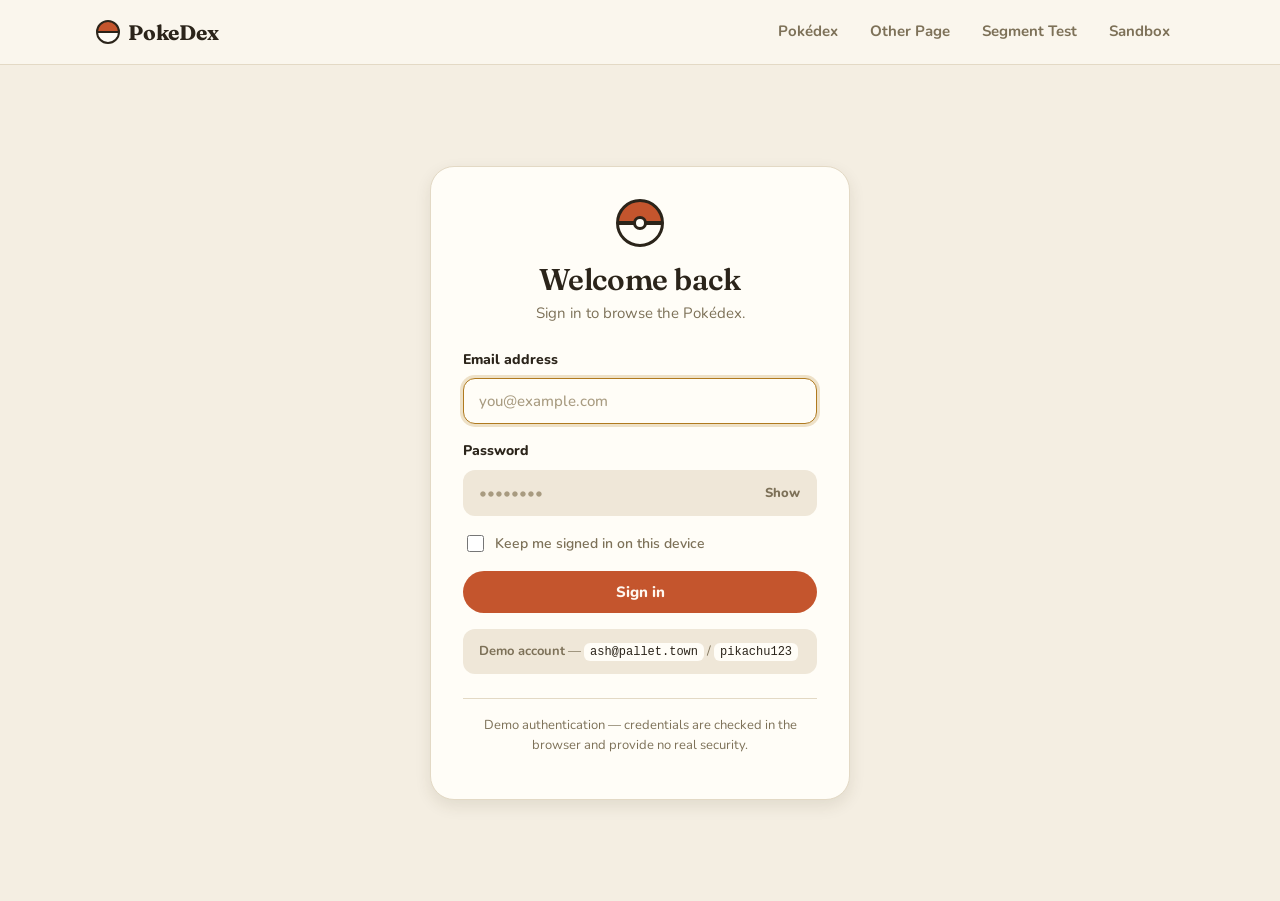
==== login.html @ d4e17fa4 "Rebuild PokeDex with shared design system and demo login - Remove Pendo instrumentation - Add token-" ====
<!DOCTYPE html>
<html lang="en">
<head>
	<meta charset="utf-8">
	<meta name="viewport" content="width=device-width, initial-scale=1">
	<title>Sign in · PokeDex</title>
	<meta name="description" content="Sign in to the PokeDex.">

	<link rel="preconnect" href="https://fonts.googleapis.com">
	<link rel="preconnect" href="https://fonts.gstatic.com" crossorigin>
	<link href="https://fonts.googleapis.com/css2?family=Fraunces:opsz,wght@9..144,600;9..144,700&family=Nunito:wght@400;500;600;700;800&display=swap" rel="stylesheet">
	<link rel="stylesheet" href="css/style.css">

	<script src="js/demo-users.js"></script>
	<script src="js/auth.js"></script>
	<script>
		// Bounce an already-signed-in visitor before the form paints.
		window.PokeDex.auth.redirectIfAuthenticated();
	</script>
</head>
<body>
	<header data-site-header></header>

	<main class="auth">
		<div class="auth__card">
			<div class="auth__header">
				<div class="auth__mark" aria-hidden="true"></div>
				<h1>Welcome back</h1>
				<p>Sign in to browse the Pokédex.</p>
			</div>

			<!-- Form-level errors (bad credentials, network) land here. -->
			<div id="formError" class="alert alert--error hidden" role="alert"></div>

			<form id="loginForm" novalidate>
				<div class="field">
					<label class="field__label" for="email">Email address</label>
					<input
						class="input"
						id="email"
						name="email"
						type="email"
						autocomplete="username"
						placeholder="you@example.com"
						aria-describedby="emailError"
						required>
					<span class="field__error hidden" id="emailError"></span>
				</div>

				<div class="field">
					<label class="field__label" for="password">Password</label>
					<div class="input-group">
						<input
							class="input"
							id="password"
							name="password"
							type="password"
							autocomplete="current-password"
							placeholder="••••••••"
							aria-describedby="passwordError"
							required>
						<button class="input-group__action" id="togglePassword" type="button" aria-pressed="false">
							Show
						</button>
					</div>
					<span class="field__error hidden" id="passwordError"></span>
				</div>

				<div class="field">
					<label class="checkbox">
						<input type="checkbox" id="remember" name="remember">
						<span>Keep me signed in on this device</span>
					</label>
				</div>

				<button class="btn btn--block" id="submitBtn" type="submit">
					<span id="submitLabel">Sign in</span>
				</button>
			</form>

			<p class="auth__demo" id="demoHint"></p>

			<p class="auth__footer">
				Demo authentication — credentials are checked in the browser and provide no real security.
			</p>
		</div>
	</main>

	<script src="js/nav.js"></script>
	<script src="js/login.js"></script>
</body>
</html>
---- css/style.css ----
/* ==========================================================================
   PokeDex — shared design system
   Warm paper palette, soft rounded shapes, cards tinted by Pokémon type.
   Tokens first, then primitives, then components. Every page loads this file.
   ========================================================================== */

/* --- Tokens --------------------------------------------------------------- */

:root {
	--bg: #f4eee2;
	--surface: #faf6ed;
	--surface-raised: #fffdf7;
	--surface-sunken: #efe7d8;

	--text: #2b241a;
	--text-muted: #7d7158;
	--text-faint: #a89b80;

	--border: #e3d9c5;
	--border-strong: #cdbfa4;

	--accent: #c4552d;
	--accent-hover: #a8431f;
	--accent-soft: #f9e4d8;
	--accent-text: #fff8f0;

	--focus: #b07a1f;
	--danger: #b3261e;
	--danger-soft: #fbe3df;
	--success: #3b6d11;
	--success-soft: #e6efd6;

	/* How strongly a Pokémon's type colors its card and badge. */
	--tint-soft: 20%;
	--tint-mid: 42%;
	--tint-ink: 58%;

	--radius-sm: 12px;
	--radius: 18px;
	--radius-lg: 24px;
	--radius-pill: 999px;

	--shadow-sm: 0 1px 2px rgba(61, 46, 22, 0.06);
	--shadow: 0 6px 16px rgba(61, 46, 22, 0.1);
	--shadow-lg: 0 20px 50px rgba(61, 46, 22, 0.22);

	--space-1: 4px;
	--space-2: 8px;
	--space-3: 12px;
	--space-4: 16px;
	--space-5: 24px;
	--space-6: 32px;
	--space-7: 48px;

	--font: "Nunito", -apple-system, BlinkMacSystemFont, "Segoe UI", Helvetica, Arial, sans-serif;
	--font-display: "Fraunces", Georgia, "Times New Roman", serif;
	--font-mono: ui-monospace, SFMono-Regular, "SF Mono", Menlo, Consolas, monospace;

	--nav-height: 64px;
	--content-max: 1120px;
}

@media (prefers-color-scheme: dark) {
	:root:not([data-theme="light"]) {
		--bg: #1a1612;
		--surface: #211c16;
		--surface-raised: #2a241d;
		--surface-sunken: #171310;

		--text: #f1e9da;
		--text-muted: #b3a68e;
		--text-faint: #7f7460;

		--border: #3a3229;
		--border-strong: #4d4335;

		--accent: #e8784d;
		--accent-hover: #f08a62;
		--accent-soft: #3d2418;
		--accent-text: #241109;

		--focus: #e0a84a;
		--danger: #f28b7d;
		--danger-soft: #3d1f1a;
		--success: #9ccb6b;
		--success-soft: #22301a;

		--tint-soft: 28%;
		--tint-mid: 50%;
		--tint-ink: 55%;

		--shadow-sm: 0 1px 2px rgba(0, 0, 0, 0.4);
		--shadow: 0 6px 16px rgba(0, 0, 0, 0.45);
		--shadow-lg: 0 20px 50px rgba(0, 0, 0, 0.6);
	}
}

:root[data-theme="dark"] {
	--bg: #1a1612;
	--surface: #211c16;
	--surface-raised: #2a241d;
	--surface-sunken: #171310;

	--text: #f1e9da;
	--text-muted: #b3a68e;
	--text-faint: #7f7460;

	--border: #3a3229;
	--border-strong: #4d4335;

	--accent: #e8784d;
	--accent-hover: #f08a62;
	--accent-soft: #3d2418;
	--accent-text: #241109;

	--focus: #e0a84a;
	--danger: #f28b7d;
	--danger-soft: #3d1f1a;
	--success: #9ccb6b;
	--success-soft: #22301a;

	--tint-soft: 28%;
	--tint-mid: 50%;
	--tint-ink: 55%;

	--shadow-sm: 0 1px 2px rgba(0, 0, 0, 0.4);
	--shadow: 0 6px 16px rgba(0, 0, 0, 0.45);
	--shadow-lg: 0 20px 50px rgba(0, 0, 0, 0.6);
}

/* --- Type palette ---------------------------------------------------------
   One hue per type. Everything else (card wash, badge fill, ink) is derived
   with color-mix against the current surface and text, so the same 18 lines
   work in light and dark mode. */

:root {
	--t: var(--text-faint);
}

.t-normal {
	--t: #a8a077;
}
.t-fire {
	--t: #e2642e;
}
.t-water {
	--t: #4a8fd8;
}
.t-electric {
	--t: #e9b60c;
}
.t-grass {
	--t: #5fa83c;
}
.t-ice {
	--t: #5cb9c1;
}
.t-fighting {
	--t: #c0392b;
}
.t-poison {
	--t: #9b4f9b;
}
.t-ground {
	--t: #c7984a;
}
.t-flying {
	--t: #8a7fd6;
}
.t-psychic {
	--t: #e4588a;
}
.t-bug {
	--t: #93a81c;
}
.t-rock {
	--t: #b59a3c;
}
.t-ghost {
	--t: #6b5a9e;
}
.t-dragon {
	--t: #6f4bd8;
}
.t-dark {
	--t: #6b574d;
}
.t-steel {
	--t: #8a8ca3;
}
.t-fairy {
	--t: #e08bb0;
}

/* --- Reset ---------------------------------------------------------------- */

*,
*::before,
*::after {
	box-sizing: border-box;
}

html {
	-webkit-text-size-adjust: 100%;
}

body {
	margin: 0;
	background-color: var(--bg);
	color: var(--text);
	font-family: var(--font);
	font-size: 16px;
	line-height: 1.55;
	-webkit-font-smoothing: antialiased;
}

h1,
h2,
h3,
h4 {
	margin: 0 0 var(--space-3);
	line-height: 1.15;
	font-weight: 700;
	letter-spacing: -0.01em;
}

h1,
h2 {
	font-family: var(--font-display);
	font-weight: 600;
}

h1 {
	font-size: clamp(32px, 5vw, 44px);
}
h2 {
	font-size: clamp(22px, 3vw, 28px);
}
h3 {
	font-size: 17px;
	font-weight: 800;
}

p {
	margin: 0 0 var(--space-3);
}

a {
	color: var(--accent);
	text-decoration: none;
}

a:hover {
	text-decoration: underline;
}

img {
	max-width: 100%;
	display: block;
}

code {
	font-family: var(--font-mono);
	font-size: 0.9em;
}

:focus-visible {
	outline: 2px solid var(--focus);
	outline-offset: 2px;
	border-radius: var(--radius-sm);
}

.visually-hidden {
	position: absolute;
	width: 1px;
	height: 1px;
	padding: 0;
	margin: -1px;
	overflow: hidden;
	clip: rect(0 0 0 0);
	white-space: nowrap;
	border: 0;
}

.hidden {
	display: none !important;
}

/* --- Layout --------------------------------------------------------------- */

.page {
	max-width: var(--content-max);
	margin: 0 auto;
	padding: var(--space-6) var(--space-4) var(--space-7);
}

.page--narrow {
	max-width: 760px;
}

.stack > * + * {
	margin-top: var(--space-4);
}

.panel {
	background-color: var(--surface-raised);
	border: 1px solid var(--border);
	border-radius: var(--radius-lg);
	padding: var(--space-5);
	box-shadow: var(--shadow-sm);
}

/* --- Site header / nav ---------------------------------------------------- */

.site-header {
	position: sticky;
	top: 0;
	z-index: 50;
	background-color: var(--surface);
	border-bottom: 1px solid var(--border);
}

.site-header__inner {
	max-width: var(--content-max);
	margin: 0 auto;
	min-height: var(--nav-height);
	padding: var(--space-2) var(--space-4);
	display: flex;
	align-items: center;
	gap: var(--space-4);
	flex-wrap: wrap;
}

.brand {
	display: inline-flex;
	align-items: center;
	gap: var(--space-2);
	font-family: var(--font-display);
	font-weight: 700;
	font-size: 21px;
	letter-spacing: -0.01em;
	color: var(--text);
}

.brand:hover {
	text-decoration: none;
}

.brand__mark {
	width: 24px;
	height: 24px;
	border-radius: 50%;
	background: linear-gradient(180deg, var(--accent) 0 46%, var(--text) 46% 54%, var(--surface-raised) 54% 100%);
	border: 2px solid var(--text);
	flex: none;
}

.site-nav {
	display: flex;
	align-items: center;
	gap: var(--space-1);
	margin-left: auto;
	flex-wrap: wrap;
}

.site-nav__link {
	display: block;
	padding: var(--space-2) 14px;
	border-radius: var(--radius-pill);
	color: var(--text-muted);
	font-size: 15px;
	font-weight: 700;
}

.site-nav__link:hover {
	background-color: var(--surface-sunken);
	color: var(--text);
	text-decoration: none;
}

.site-nav__link[aria-current="page"] {
	color: var(--accent);
	background-color: var(--accent-soft);
}

.site-nav__user {
	display: inline-flex;
	align-items: center;
	gap: var(--space-2);
	padding-left: var(--space-3);
	margin-left: var(--space-2);
	border-left: 1px solid var(--border);
	font-size: 14px;
	font-weight: 600;
	color: var(--text-muted);
}

@media (max-width: 600px) {
	.site-header__inner {
		gap: var(--space-2);
		padding: var(--space-2) var(--space-3);
	}

	.site-nav {
		width: 100%;
		margin-left: 0;
	}

	.site-nav__link {
		padding: var(--space-2) var(--space-3);
		font-size: 14px;
	}

	.site-nav__user {
		margin-left: auto;
		padding-left: var(--space-2);
	}

	/* The name is redundant next to the avatar when space is tight. */
	.site-nav__user > span:not(.avatar) {
		display: none;
	}
}

.avatar {
	width: 30px;
	height: 30px;
	border-radius: 50%;
	background-color: var(--accent);
	color: var(--accent-text);
	display: grid;
	place-items: center;
	font-size: 12px;
	font-weight: 800;
	flex: none;
}

/* --- Buttons -------------------------------------------------------------- */

.btn {
	display: inline-flex;
	align-items: center;
	justify-content: center;
	gap: var(--space-2);
	padding: 11px 22px;
	border: 1px solid transparent;
	border-radius: var(--radius-pill);
	background-color: var(--accent);
	color: var(--accent-text);
	font-family: inherit;
	font-size: 15px;
	font-weight: 800;
	line-height: 1.2;
	cursor: pointer;
	transition: background-color 120ms ease, border-color 120ms ease, opacity 120ms ease, transform 120ms ease;
}

.btn:hover:not(:disabled) {
	background-color: var(--accent-hover);
	text-decoration: none;
}

.btn:active:not(:disabled) {
	transform: scale(0.98);
}

.btn:disabled,
.btn[aria-busy="true"] {
	opacity: 0.65;
	cursor: not-allowed;
}

.btn--secondary {
	background-color: var(--surface-raised);
	border-color: var(--border-strong);
	color: var(--text);
}

.btn--secondary:hover:not(:disabled) {
	background-color: var(--surface-sunken);
}

.btn--ghost {
	background-color: transparent;
	color: var(--text-muted);
	font-weight: 700;
	padding: 6px 12px;
}

.btn--ghost:hover:not(:disabled) {
	background-color: var(--surface-sunken);
	color: var(--text);
}

.btn--block {
	width: 100%;
}

.spinner {
	width: 15px;
	height: 15px;
	border: 2px solid currentColor;
	border-right-color: transparent;
	border-radius: 50%;
	animation: spin 600ms linear infinite;
	flex: none;
}

@keyframes spin {
	to {
		transform: rotate(360deg);
	}
}

@media (prefers-reduced-motion: reduce) {
	* {
		animation-duration: 0.01ms !important;
		animation-iteration-count: 1 !important;
		transition-duration: 0.01ms !important;
	}
}

/* --- Forms ---------------------------------------------------------------- */

.field {
	display: block;
	margin-bottom: var(--space-4);
}

.field__label {
	display: block;
	margin-bottom: var(--space-2);
	font-size: 14px;
	font-weight: 800;
	color: var(--text);
}

.field__hint {
	display: block;
	margin-top: var(--space-2);
	font-size: 13px;
	color: var(--text-muted);
}

.field__error {
	display: block;
	margin-top: var(--space-2);
	font-size: 13px;
	font-weight: 700;
	color: var(--danger);
}

/* Filled fields: a sunken wash instead of a hard outline, border on focus. */
.input,
.select,
.textarea {
	width: 100%;
	padding: 12px 15px;
	border: 1.5px solid transparent;
	border-radius: var(--radius-sm);
	background-color: var(--surface-sunken);
	color: var(--text);
	font-family: inherit;
	font-size: 15px;
	font-weight: 600;
	transition: border-color 120ms ease, background-color 120ms ease, box-shadow 120ms ease;
}

.input::placeholder,
.textarea::placeholder {
	color: var(--text-faint);
	font-weight: 500;
}

.input:hover,
.select:hover,
.textarea:hover {
	border-color: var(--border-strong);
}

.input:focus,
.select:focus,
.textarea:focus {
	outline: none;
	border-color: var(--focus);
	background-color: var(--surface-raised);
	box-shadow: 0 0 0 3px color-mix(in srgb, var(--focus) 22%, transparent);
}

.input[aria-invalid="true"] {
	border-color: var(--danger);
}

.input[aria-invalid="true"]:focus {
	box-shadow: 0 0 0 3px color-mix(in srgb, var(--danger) 22%, transparent);
}

.textarea {
	resize: vertical;
	min-height: 120px;
}

.input-group {
	position: relative;
	display: flex;
}

.input-group .input {
	padding-right: 76px;
}

.input-group__action {
	position: absolute;
	top: 50%;
	right: 7px;
	transform: translateY(-50%);
	border: none;
	background: transparent;
	color: var(--text-muted);
	font: inherit;
	font-size: 13px;
	font-weight: 800;
	padding: 6px 10px;
	border-radius: var(--radius-pill);
	cursor: pointer;
}

.input-group__action:hover {
	background-color: var(--surface-raised);
	color: var(--text);
}

.form-row {
	display: grid;
	grid-template-columns: 160px 1fr;
	gap: var(--space-3);
	align-items: center;
	margin-bottom: var(--space-4);
}

.form-row .field__label {
	margin-bottom: 0;
}

@media (max-width: 600px) {
	.form-row {
		grid-template-columns: 1fr;
		gap: var(--space-2);
	}
}

/* --- Alerts --------------------------------------------------------------- */

.alert {
	padding: var(--space-3) var(--space-4);
	border-radius: var(--radius-sm);
	border: 1px solid transparent;
	font-size: 14px;
	font-weight: 700;
}

.alert--error {
	background-color: var(--danger-soft);
	border-color: color-mix(in srgb, var(--danger) 35%, transparent);
	color: var(--danger);
}

.alert--success {
	background-color: var(--success-soft);
	border-color: color-mix(in srgb, var(--success) 35%, transparent);
	color: var(--success);
}

.alert--info {
	background-color: var(--surface-sunken);
	border-color: var(--border);
	color: var(--text-muted);
	font-weight: 500;
}

/* --- Page heading --------------------------------------------------------- */

.page-heading {
	margin-bottom: var(--space-5);
}

.page-heading__title {
	display: flex;
	align-items: center;
	gap: var(--space-3);
	flex-wrap: wrap;
}

.page-heading__sub {
	color: var(--text-muted);
	font-size: 17px;
	margin: 0;
}

/* --- Auth page ------------------------------------------------------------ */

.auth {
	min-height: calc(100vh - var(--nav-height));
	display: grid;
	place-items: center;
	padding: var(--space-6) var(--space-4);
}

.auth__card {
	width: 100%;
	max-width: 420px;
	background-color: var(--surface-raised);
	border: 1px solid var(--border);
	border-radius: var(--radius-lg);
	box-shadow: var(--shadow);
	padding: var(--space-6);
}

.auth__header {
	text-align: center;
	margin-bottom: var(--space-5);
}

.auth__header h1 {
	font-size: 30px;
	margin-bottom: var(--space-1);
}

.auth__header p {
	color: var(--text-muted);
	font-size: 15px;
	margin: 0;
}

.auth__mark {
	width: 48px;
	height: 48px;
	margin: 0 auto var(--space-4);
	border-radius: 50%;
	background: linear-gradient(180deg, var(--accent) 0 46%, var(--text) 46% 54%, var(--surface-raised) 54% 100%);
	border: 3px solid var(--text);
	position: relative;
}

.auth__mark::after {
	content: "";
	position: absolute;
	inset: 50% auto auto 50%;
	transform: translate(-50%, -50%);
	width: 14px;
	height: 14px;
	border-radius: 50%;
	background-color: var(--surface-raised);
	border: 3px solid var(--text);
}

.auth__footer {
	margin-top: var(--space-5);
	padding-top: var(--space-4);
	border-top: 1px solid var(--border);
	font-size: 13px;
	color: var(--text-muted);
	text-align: center;
}

.auth__demo {
	margin-top: var(--space-4);
	padding: var(--space-3) var(--space-4);
	border-radius: var(--radius-sm);
	background-color: var(--surface-sunken);
	font-size: 13px;
	color: var(--text-muted);
}

.auth__demo code {
	font-size: 12px;
	color: var(--text);
	background-color: var(--surface-raised);
	padding: 2px 6px;
	border-radius: 6px;
}

.checkbox {
	display: flex;
	align-items: center;
	gap: var(--space-2);
	font-size: 14px;
	font-weight: 600;
	color: var(--text-muted);
	cursor: pointer;
	user-select: none;
}

.checkbox input {
	width: 17px;
	height: 17px;
	accent-color: var(--accent);
	cursor: pointer;
	flex: none;
}

/* --- Pokedex toolbar ------------------------------------------------------ */

.toolbar {
	display: flex;
	gap: var(--space-3);
	flex-wrap: wrap;
	align-items: flex-end;
	margin-bottom: var(--space-5);
}

.toolbar .field {
	margin-bottom: 0;
}

.toolbar__search {
	flex: 1 1 280px;
}

.toolbar__filter {
	flex: 0 1 190px;
}

.toolbar__count {
	margin-left: auto;
	font-size: 14px;
	font-weight: 700;
	color: var(--text-muted);
	padding-bottom: 12px;
}

@media (max-width: 600px) {
	.toolbar {
		gap: var(--space-3) var(--space-2);
	}

	.toolbar__filter {
		flex: 1 1 140px;
	}
}

/* --- Pokemon grid --------------------------------------------------------- */

.poke-grid {
	display: grid;
	grid-template-columns: repeat(auto-fill, minmax(170px, 1fr));
	gap: var(--space-4);
	list-style: none;
	margin: 0;
	padding: 0;
}

/* 170px + gutters doesn't fit two columns on a phone, so shrink the track
   rather than dropping to a single very wide card. */
@media (max-width: 600px) {
	.poke-grid {
		grid-template-columns: repeat(auto-fill, minmax(140px, 1fr));
		gap: var(--space-3);
	}

	.poke-card__img {
		width: 80px;
		height: 80px;
	}
}

.poke-card {
	position: relative;
	width: 100%;
	display: flex;
	flex-direction: column;
	align-items: center;
	gap: var(--space-2);
	padding: var(--space-4) var(--space-3) var(--space-4);
	background-color: var(--surface-raised);
	border: 1px solid var(--border);
	border-radius: var(--radius);
	box-shadow: var(--shadow-sm);
	font-family: inherit;
	color: inherit;
	text-align: center;
	cursor: pointer;
	transition: transform 140ms ease, box-shadow 140ms ease, border-color 140ms ease, background-color 300ms ease;
}

.poke-card:hover {
	transform: translateY(-3px);
	box-shadow: var(--shadow);
}

/* Once the type is known, the card takes on a wash of its primary type. */
.poke-card.is-tinted {
	background-color: color-mix(in oklab, var(--t) var(--tint-soft), var(--surface-raised));
	border-color: color-mix(in oklab, var(--t) 30%, var(--border));
}

.poke-card.is-tinted .poke-card__name {
	color: color-mix(in oklab, var(--t) var(--tint-ink), var(--text));
}

.poke-card.is-tinted .poke-card__id {
	color: color-mix(in oklab, var(--t) 50%, var(--text-muted));
}

.poke-card__id {
	font-family: var(--font-mono);
	font-size: 12px;
	font-weight: 600;
	color: var(--text-faint);
}

.poke-card__img {
	width: 96px;
	height: 96px;
	object-fit: contain;
	filter: drop-shadow(0 4px 6px rgba(61, 46, 22, 0.18));
}

.poke-card__name {
	font-size: 16px;
	font-weight: 800;
	text-transform: capitalize;
	margin: 0;
}

.poke-card__types {
	display: flex;
	gap: var(--space-1);
	flex-wrap: wrap;
	justify-content: center;
	min-height: 22px;
}

/* --- Type badges ---------------------------------------------------------- */

.type-badge {
	display: inline-block;
	padding: 3px 10px;
	border-radius: var(--radius-pill);
	font-size: 11px;
	font-weight: 800;
	letter-spacing: 0.03em;
	text-transform: capitalize;
	background-color: color-mix(in oklab, var(--t) var(--tint-mid), var(--surface-raised));
	color: color-mix(in oklab, var(--t) var(--tint-ink), var(--text));
}

/* --- Skeletons ------------------------------------------------------------ */

.skeleton {
	background: linear-gradient(90deg, var(--surface-sunken) 25%, var(--border) 37%, var(--surface-sunken) 63%);
	background-size: 400% 100%;
	animation: shimmer 1.4s ease infinite;
	border-radius: var(--radius-sm);
}

@keyframes shimmer {
	0% {
		background-position: 100% 50%;
	}
	100% {
		background-position: 0 50%;
	}
}

.poke-card--skeleton {
	cursor: default;
	pointer-events: none;
}

.poke-card--skeleton:hover {
	transform: none;
	box-shadow: var(--shadow-sm);
}

/* --- Empty / error states ------------------------------------------------- */

.state {
	text-align: center;
	padding: var(--space-7) var(--space-4);
	color: var(--text-muted);
}

.state__title {
	color: var(--text);
	margin-bottom: var(--space-2);
}

/* --- Detail dialog -------------------------------------------------------- */

.dialog {
	position: fixed;
	inset: 0;
	z-index: 100;
	display: grid;
	place-items: center;
	padding: var(--space-4);
}

.dialog__backdrop {
	position: absolute;
	inset: 0;
	background-color: rgba(43, 36, 26, 0.55);
	backdrop-filter: blur(3px);
}

.dialog__panel {
	position: relative;
	width: 100%;
	max-width: 520px;
	max-height: 90vh;
	overflow-y: auto;
	background-color: var(--surface-raised);
	border: 1px solid var(--border);
	border-radius: var(--radius-lg);
	box-shadow: var(--shadow-lg);
	padding: var(--space-6);
	animation: pop 160ms ease-out;
}

@keyframes pop {
	from {
		opacity: 0;
		transform: scale(0.96) translateY(6px);
	}
	to {
		opacity: 1;
		transform: scale(1) translateY(0);
	}
}

.dialog__close {
	position: absolute;
	top: var(--space-3);
	right: var(--space-3);
	width: 34px;
	height: 34px;
	display: grid;
	place-items: center;
	border: none;
	border-radius: 50%;
	background-color: color-mix(in srgb, var(--text) 8%, transparent);
	color: var(--text-muted);
	font-size: 18px;
	line-height: 1;
	cursor: pointer;
	z-index: 1;
}

.dialog__close:hover {
	background-color: color-mix(in srgb, var(--text) 14%, transparent);
	color: var(--text);
}

/* The header block carries the primary type's wash, like the grid card. */
.detail__top {
	display: flex;
	align-items: center;
	gap: var(--space-4);
	margin: calc(var(--space-6) * -1) calc(var(--space-6) * -1) var(--space-5);
	padding: var(--space-6);
	background-color: color-mix(in oklab, var(--t) var(--tint-soft), var(--surface-raised));
	border-bottom: 1px solid color-mix(in oklab, var(--t) 30%, var(--border));
}

.detail__img {
	width: 140px;
	height: 140px;
	object-fit: contain;
	flex: none;
	filter: drop-shadow(0 6px 10px rgba(61, 46, 22, 0.22));
}

.detail__id {
	font-family: var(--font-mono);
	font-size: 13px;
	font-weight: 600;
	color: color-mix(in oklab, var(--t) 50%, var(--text-muted));
}

.detail__name {
	text-transform: capitalize;
	margin: 0 0 var(--space-2);
	color: color-mix(in oklab, var(--t) var(--tint-ink), var(--text));
}

.detail__types {
	display: flex;
	gap: var(--space-1);
	flex-wrap: wrap;
}

.detail__meta {
	display: grid;
	grid-template-columns: repeat(auto-fit, minmax(110px, 1fr));
	gap: var(--space-3);
	margin-bottom: var(--space-5);
}

.meta-tile {
	background-color: var(--surface-sunken);
	border-radius: var(--radius-sm);
	padding: var(--space-3);
	text-align: center;
}

.meta-tile__label {
	display: block;
	font-size: 11px;
	font-weight: 800;
	letter-spacing: 0.06em;
	text-transform: uppercase;
	color: var(--text-faint);
	margin-bottom: 2px;
}

.meta-tile__value {
	font-size: 18px;
	font-weight: 800;
}

.stat {
	display: grid;
	grid-template-columns: 96px 1fr 36px;
	align-items: center;
	gap: var(--space-3);
	margin-bottom: var(--space-2);
	font-size: 13px;
}

.stat__label {
	color: var(--text-muted);
	font-weight: 700;
	text-transform: capitalize;
}

.stat__track {
	height: 8px;
	background-color: var(--surface-sunken);
	border-radius: var(--radius-pill);
	overflow: hidden;
}

.stat__fill {
	display: block; /* it's a <span>; inline would ignore width/height */
	height: 100%;
	background-color: color-mix(in oklab, var(--t) 85%, var(--text));
	border-radius: var(--radius-pill);
}

.stat__value {
	font-family: var(--font-mono);
	font-weight: 600;
	text-align: right;
	color: var(--text);
}

@media (max-width: 520px) {
	.detail__top {
		flex-direction: column;
		text-align: center;
	}
	.detail__types {
		justify-content: center;
	}
}

/* --- Footer --------------------------------------------------------------- */

.site-footer {
	border-top: 1px solid var(--border);
	padding: var(--space-5) var(--space-4);
	text-align: center;
	font-size: 13px;
	color: var(--text-faint);
}
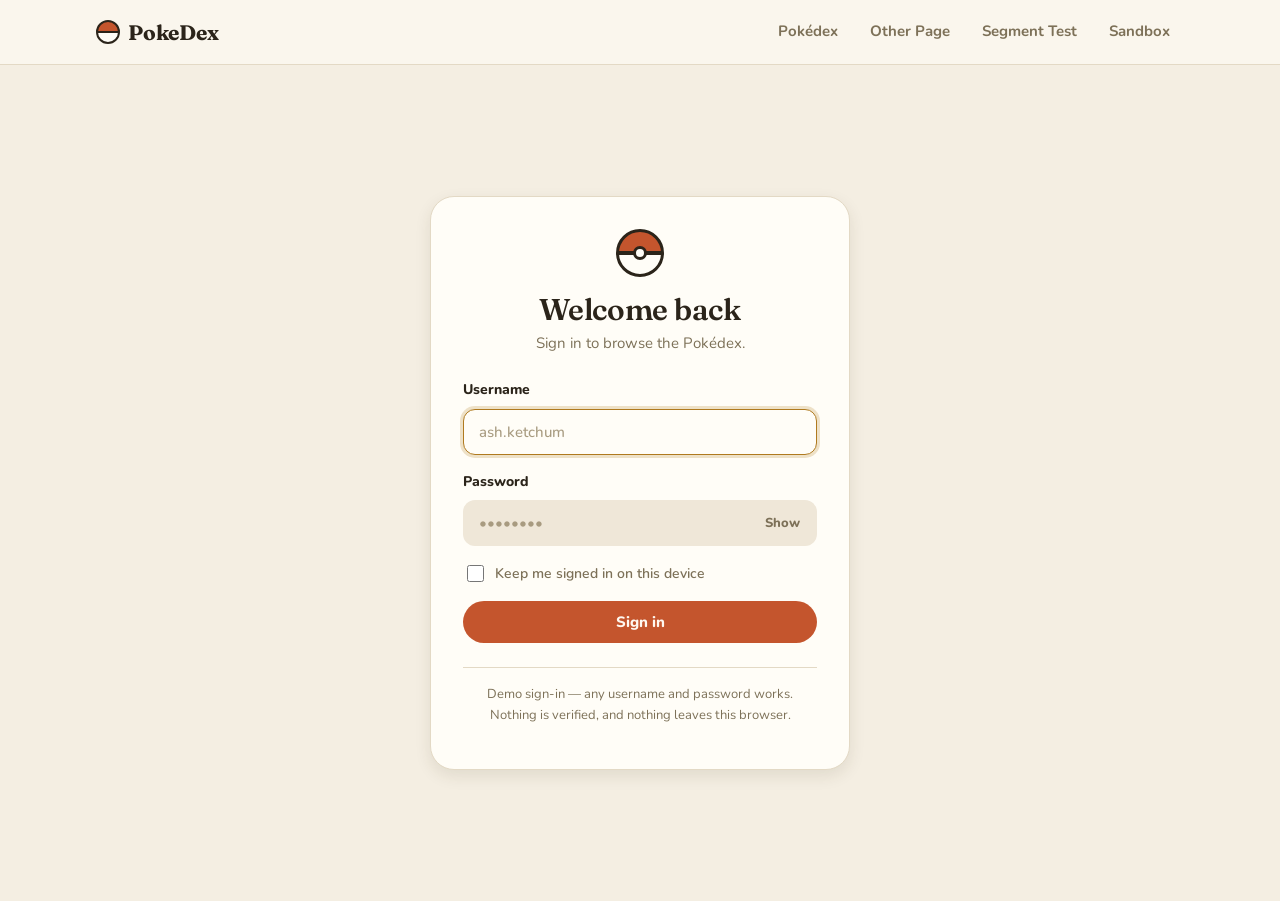
==== commit b0b436e8: "Open the login to any username and password There are no accounts, so the demo-user seed only got in" ====
--- a/login.html
+++ b/login.html
@@ -11,8 +11,20 @@
 	<link href="https://fonts.googleapis.com/css2?family=Fraunces:opsz,wght@9..144,600;9..144,700&family=Nunito:wght@400;500;600;700;800&display=swap" rel="stylesheet">
 	<link rel="stylesheet" href="css/style.css">
 
-	<script src="js/demo-users.js"></script>
+	<!-- Novus by Pendo -->
+<script>
+(function(apiKey){
+    (function(p,e,n,d,o){var v,w,x,y,z;o=p[d]=p[d]||{};o._q=o._q||[];
+    v=['initialize','identify','updateOptions','pageLoad','track', 'trackAgent'];for(w=0,x=v.length;w<x;++w)(function(m){
+    o[m]=o[m]||function(){o._q[m===v[0]?'unshift':'push']([m].concat([].slice.call(arguments,0)));};})(v[w]);
+    y=e.createElement(n);y.async=!0;y.src='https://cdn.pendo.io/agent/static/'+apiKey+'/pendo.js';
+    z=e.getElementsByTagName(n)[0];z.parentNode.insertBefore(y,z);})(window,document,'script','pendo');
+})('9683543d-ca32-4619-a180-597596a8c318');
+</script>
+	<!-- End Novus by Pendo -->
+
 	<script src="js/auth.js"></script>
+	<script src="js/analytics.js"></script>
 	<script>
 		// Bounce an already-signed-in visitor before the form paints.
 		window.PokeDex.auth.redirectIfAuthenticated();
@@ -34,17 +46,19 @@
 
 			<form id="loginForm" novalidate>
 				<div class="field">
-					<label class="field__label" for="email">Email address</label>
+					<label class="field__label" for="username">Username</label>
 					<input
 						class="input"
-						id="email"
-						name="email"
-						type="email"
+						id="username"
+						name="username"
+						type="text"
 						autocomplete="username"
-						placeholder="you@example.com"
-						aria-describedby="emailError"
+						autocapitalize="none"
+						spellcheck="false"
+						placeholder="ash.ketchum"
+						aria-describedby="usernameError"
 						required>
-					<span class="field__error hidden" id="emailError"></span>
+					<span class="field__error hidden" id="usernameError"></span>
 				</div>
 
 				<div class="field">
@@ -78,10 +92,8 @@
 				</button>
 			</form>
 
-			<p class="auth__demo" id="demoHint"></p>
-
 			<p class="auth__footer">
-				Demo authentication — credentials are checked in the browser and provide no real security.
+				Demo sign-in — any username and password works. Nothing is verified, and nothing leaves this browser.
 			</p>
 		</div>
 	</main>
--- a/css/style.css
+++ b/css/style.css
@@ -761,23 +761,6 @@
 	font-size: 13px;
 	color: var(--text-muted);
 	text-align: center;
-}
-
-.auth__demo {
-	margin-top: var(--space-4);
-	padding: var(--space-3) var(--space-4);
-	border-radius: var(--radius-sm);
-	background-color: var(--surface-sunken);
-	font-size: 13px;
-	color: var(--text-muted);
-}
-
-.auth__demo code {
-	font-size: 12px;
-	color: var(--text);
-	background-color: var(--surface-raised);
-	padding: 2px 6px;
-	border-radius: 6px;
 }
 
 .checkbox {
